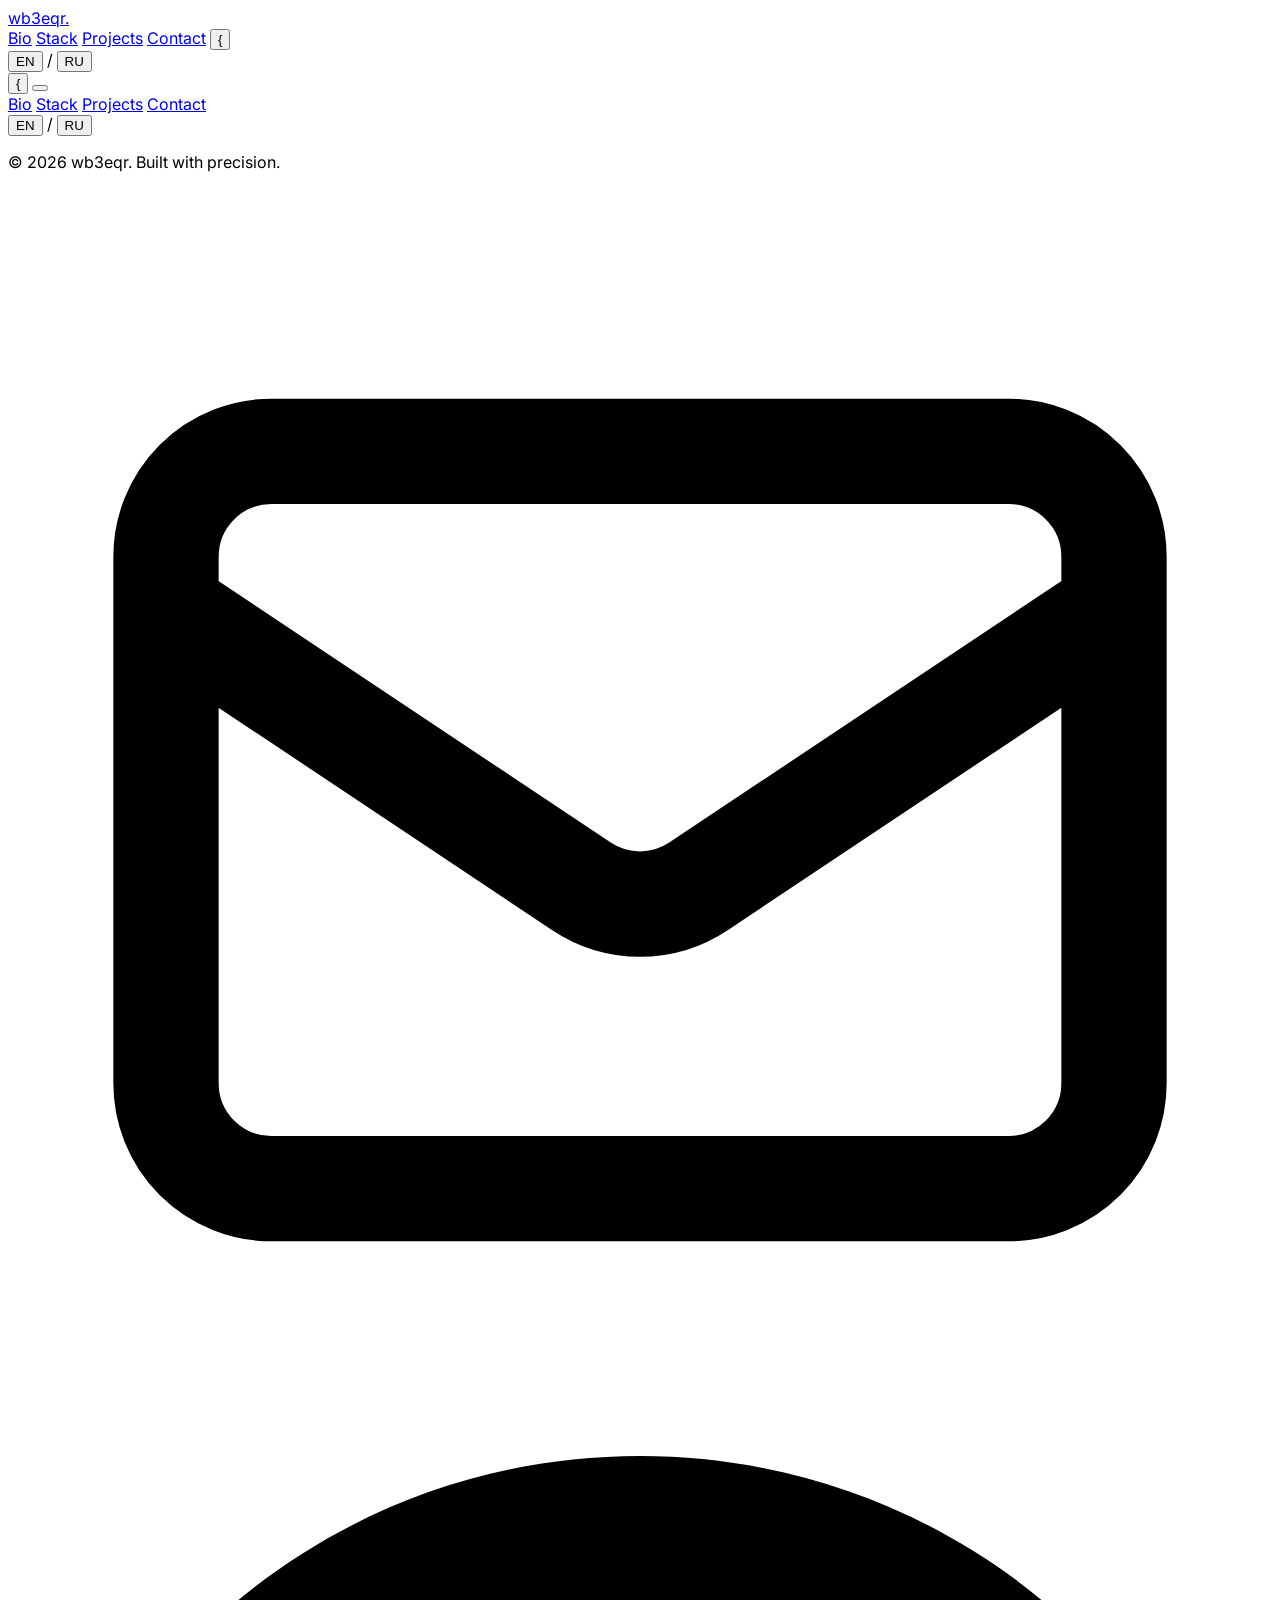
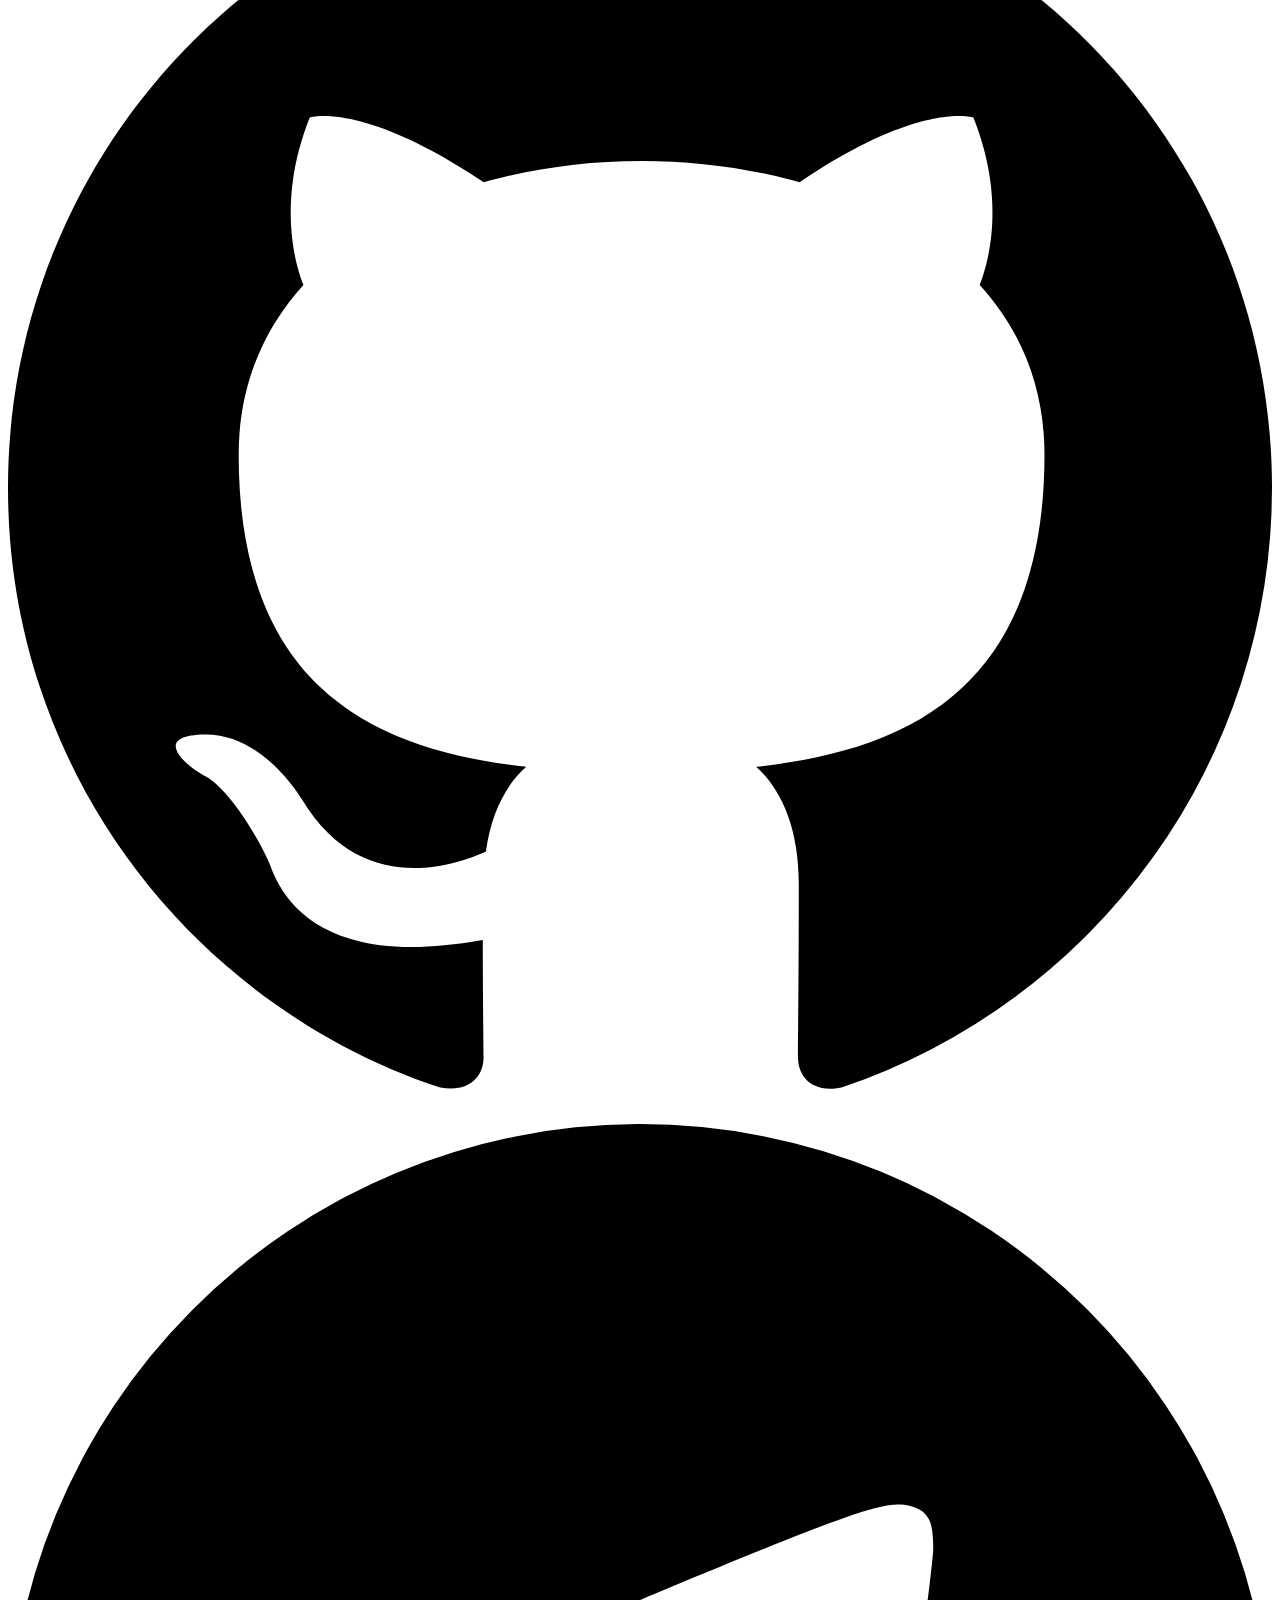
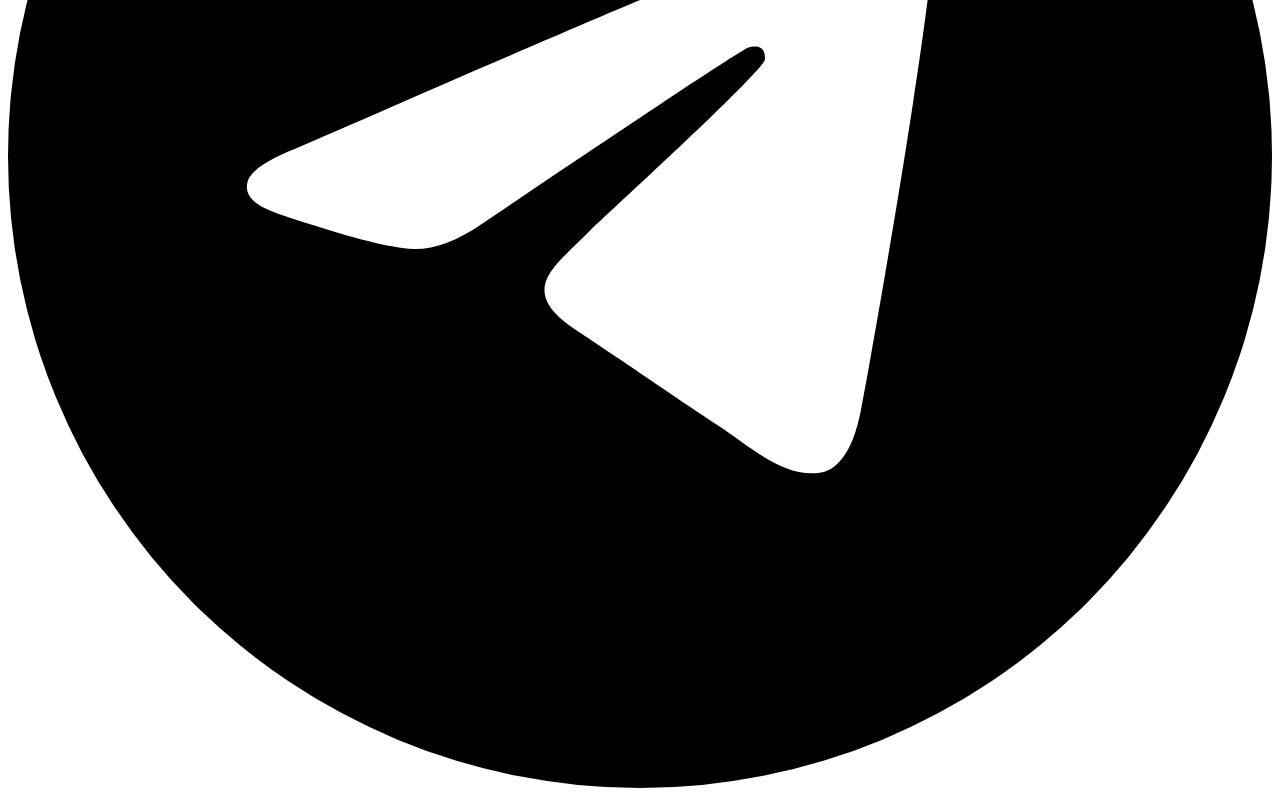
==== index.html @ e7a0c3f6 "feat: all updates - glassmorphism, terminal, cursor, form, carousel, ghstats, guestbook, pwa, seo" ====
<!DOCTYPE html>
<html lang="en" data-theme="dark">
  <head>
    <meta charset="UTF-8" />
    <meta name="viewport" content="width=device-width, initial-scale=1.0, maximum-scale=5.0" />
    <title>wb3eqr — Middle Fullstack & GameDev</title>
    <meta name="description" content="Middle Fullstack & GameDev Developer. 5+ years of experience in web, game dev, automation and bots." />
    <meta name="keywords" content="fullstack developer, gamedev, web development, minecraft, roblox, javascript, typescript, python, c#" />
    <meta name="author" content="wb3eqr" />
    <meta name="robots" content="index, follow" />
    <meta property="og:title" content="wb3eqr — Middle Fullstack & GameDev" />
    <meta property="og:description" content="5 years of crafting code. From Minecraft servers to modern web." />
    <meta property="og:type" content="website" />
    <meta property="og:url" content="https://wb3eqr.github.io/Hello_My_World-" />
    <meta name="twitter:card" content="summary_large_image" />
    <meta name="twitter:title" content="wb3eqr — Middle Fullstack & GameDev" />
    <meta name="twitter:description" content="5 years of crafting code. From Minecraft servers to modern web." />
    <link rel="icon" type="image/svg+xml" href="/favicon.svg" />
    <link rel="manifest" href="/manifest.json" />
    <meta name="theme-color" content="#6C63FF" />
    <link rel="preconnect" href="https://fonts.googleapis.com" />
    <link rel="preconnect" href="https://fonts.gstatic.com" crossorigin />
    <link href="https://fonts.googleapis.com/css2?family=Inter:opsz,wght@14..32,300;14..32,400;14..32,500;14..32,600;14..32,700;14..32,800&display=swap" rel="stylesheet" />
  </head>
  <body style="background:var(--bg);color:var(--text);font-family:'Inter',sans-serif" class="antialiased overflow-x-hidden">
    <div id="particles-bg" class="fixed inset-0 z-0 pointer-events-none"></div>

    <nav class="fixed top-0 left-0 right-0 z-50 glass-nav">
      <div class="max-w-6xl mx-auto px-4 sm:px-6 h-14 sm:h-16 flex items-center justify-between">
        <a href="#/" data-nav class="text-base sm:text-lg font-semibold tracking-tight hover:opacity-80" style="transition:opacity 0.2s">
          wb3eqr<span style="color:var(--accent)">.</span>
        </a>
        <div class="hidden sm:flex items-center gap-6">
          <a href="#/bio" data-nav class="nav-link text-sm">Bio</a>
          <a href="#/stack" data-nav class="nav-link text-sm">Stack</a>
          <a href="#/projects" data-nav class="nav-link text-sm">Projects</a>
          <a href="#/contact" data-nav class="nav-link text-sm">Contact</a>
          <span class="w-px h-4" style="background:var(--border)"></span>
          <button id="theme-toggle" class="p-1.5 rounded-lg hover-scale" style="transition:all 0.2s" aria-label="Toggle theme">
            <span id="theme-icon" class="theme-icon text-lg">{</span>
          </button>
          <div class="flex items-center gap-1 text-sm font-medium" style="color:var(--text-secondary)">
            <button data-lang-btn="en" class="lang-btn px-1.5 py-0.5 rounded active">EN</button>
            <span style="color:var(--border)">/</span>
            <button data-lang-btn="ru" class="lang-btn px-1.5 py-0.5 rounded">RU</button>
          </div>
        </div>
        <div class="flex items-center gap-3 sm:hidden">
          <button id="theme-toggle-mobile" class="p-1.5 rounded-lg hover-scale" style="transition:all 0.2s" aria-label="Toggle theme">
            <span id="theme-icon-mobile" class="text-lg">{</span>
          </button>
          <button id="menu-btn" class="flex flex-col gap-1.5 p-2 rounded-lg" style="transition:background 0.2s">
            <span class="block w-5 h-[1.5px] rounded-full transition-all duration-300" style="background:var(--text)"></span>
            <span class="block w-5 h-[1.5px] rounded-full transition-all duration-300" style="background:var(--text)"></span>
            <span class="block w-5 h-[1.5px] rounded-full transition-all duration-300" style="background:var(--text)"></span>
          </button>
        </div>
      </div>
      <div id="mobile-menu" class="sm:hidden hidden glass-mobile">
        <div class="px-6 py-4 flex flex-col gap-4">
          <a href="#/bio" data-nav class="nav-link text-sm">Bio</a>
          <a href="#/stack" data-nav class="nav-link text-sm">Stack</a>
          <a href="#/projects" data-nav class="nav-link text-sm">Projects</a>
          <a href="#/contact" data-nav class="nav-link text-sm">Contact</a>
          <span style="border-top:1px solid var(--border);margin:4px 0"></span>
          <div class="flex items-center gap-1 text-sm font-medium" style="color:var(--text-secondary)">
            <button data-lang-btn="en" class="lang-btn px-1.5 py-0.5 rounded active">EN</button>
            <span style="color:var(--border)">/</span>
            <button data-lang-btn="ru" class="lang-btn px-1.5 py-0.5 rounded">RU</button>
          </div>
        </div>
      </div>
    </nav>

    <main id="app" class="relative z-10 min-h-screen pt-16">
      <div id="page-content" class="page-enter"></div>
    </main>

    <footer class="relative z-10" style="border-top:1px solid var(--border)">
      <div class="max-w-6xl mx-auto px-4 sm:px-6 py-6 sm:py-8 flex flex-col sm:flex-row items-center justify-between gap-4">
        <p class="text-xs sm:text-sm" style="color:var(--text-secondary)">&copy; 2026 wb3eqr. <span id="footer-text">Built with precision.</span></p>
        <div class="flex items-center gap-4">
          <a href="mailto:HelloMyWorld@xyecoc.com" class="hover-scale" style="color:var(--text-secondary);transition:color 0.2s" title="Email">
            <svg class="w-5 h-5" fill="none" stroke="currentColor" viewBox="0 0 24 24"><path stroke-linecap="round" stroke-linejoin="round" stroke-width="2" d="M3 8l7.89 5.26a2 2 0 002.22 0L21 8M5 19h14a2 2 0 002-2V7a2 2 0 00-2-2H5a2 2 0 00-2 2v10a2 2 0 002 2z"/></svg>
          </a>
          <a href="https://github.com/wb3eqr" target="_blank" rel="noopener" class="hover-scale" style="color:var(--text-secondary);transition:color 0.2s" title="GitHub">
            <svg class="w-5 h-5" fill="currentColor" viewBox="0 0 24 24"><path d="M12 0C5.37 0 0 5.37 0 12c0 5.31 3.435 9.795 8.205 11.385.6.105.825-.255.825-.57 0-.285-.015-1.23-.015-2.235-3.015.555-3.795-.735-4.035-1.41-.135-.345-.72-1.41-1.23-1.695-.42-.225-1.02-.78-.015-.795.945-.015 1.62.87 1.845 1.23 1.08 1.815 2.805 1.305 3.495.99.105-.78.42-1.305.765-1.605-2.67-.3-5.46-1.335-5.46-5.925 0-1.305.465-2.385 1.23-3.225-.12-.3-.54-1.53.12-3.18 0 0 1.005-.315 3.3 1.23.96-.27 1.98-.405 3-.405s2.04.135 3 .405c2.295-1.56 3.3-1.23 3.3-1.23.66 1.65.24 2.88.12 3.18.765.84 1.23 1.905 1.23 3.225 0 4.605-2.805 5.625-5.475 5.925.435.375.81 1.095.81 2.22 0 1.605-.015 2.895-.015 3.3 0 .315.225.69.825.57A12.02 12.02 0 0024 12c0-6.63-5.37-12-12-12z"/></svg>
          </a>
          <a href="https://t.me/sell_program" target="_blank" rel="noopener" class="hover-scale" style="color:var(--text-secondary);transition:color 0.2s" title="Telegram">
            <svg class="w-5 h-5" fill="currentColor" viewBox="0 0 24 24"><path d="M11.944 0A12 12 0 000 12a12 12 0 0012 12 12 12 0 0012-12A12 12 0 0012 0a12 12 0 00-.056 0zm4.962 7.224c.1-.002.321.023.465.14a.506.506 0 01.171.325c.016.093.036.306.02.472-.18 1.898-.962 6.502-1.36 8.627-.168.9-.499 1.201-.82 1.23-.696.065-1.225-.46-1.9-.902-1.056-.693-1.653-1.124-2.678-1.8-1.185-.78-.417-1.21.258-1.91.177-.184 3.247-2.977 3.307-3.23.007-.032.014-.15-.056-.212s-.174-.041-.249-.024c-.106.024-1.793 1.14-5.061 3.345-.48.33-.913.49-1.302.48-.428-.008-1.252-.241-1.865-.44-.752-.245-1.349-.374-1.297-.789.027-.216.325-.437.893-.663 3.498-1.524 5.83-2.529 6.998-3.014 3.332-1.386 4.025-1.627 4.476-1.635z"/></svg>
          </a>
        </div>
      </div>
    </footer>

    <script type="module" src="/src/main.js"></script>
    <script>
      if ('serviceWorker' in navigator) {
        navigator.serviceWorker.register('/sw.js').catch(() => {});
      }
    </script>
  </body>
</html>
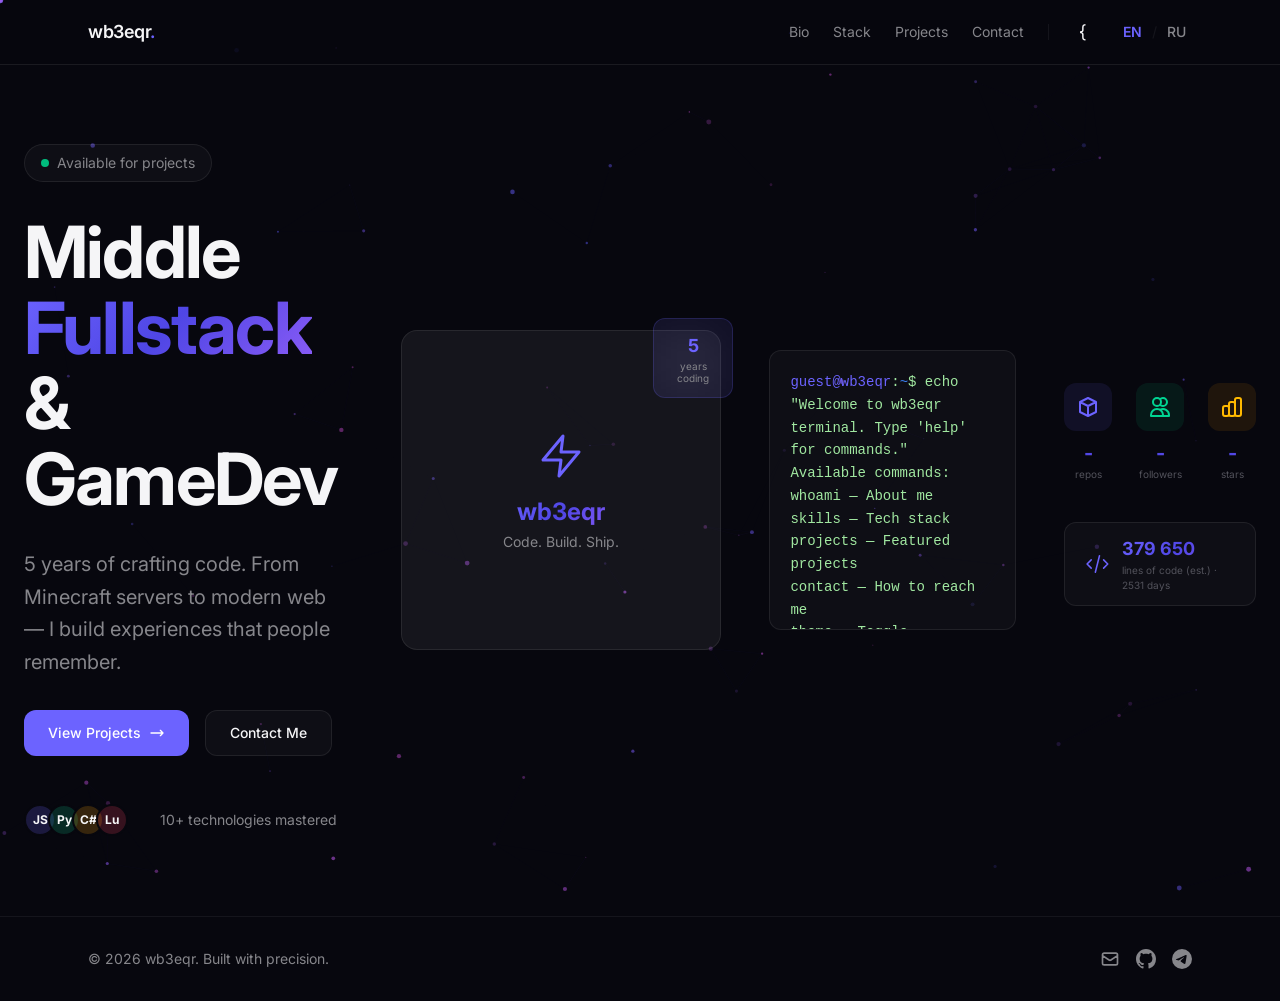
==== commit 8781cc2f: "release from test" ====
--- a/index.html
+++ b/index.html
@@ -1,103 +1,105 @@
-<!DOCTYPE html>
-<html lang="en" data-theme="dark">
-  <head>
-    <meta charset="UTF-8" />
-    <meta name="viewport" content="width=device-width, initial-scale=1.0, maximum-scale=5.0" />
-    <title>wb3eqr — Middle Fullstack & GameDev</title>
-    <meta name="description" content="Middle Fullstack & GameDev Developer. 5+ years of experience in web, game dev, automation and bots." />
-    <meta name="keywords" content="fullstack developer, gamedev, web development, minecraft, roblox, javascript, typescript, python, c#" />
-    <meta name="author" content="wb3eqr" />
-    <meta name="robots" content="index, follow" />
-    <meta property="og:title" content="wb3eqr — Middle Fullstack & GameDev" />
-    <meta property="og:description" content="5 years of crafting code. From Minecraft servers to modern web." />
-    <meta property="og:type" content="website" />
-    <meta property="og:url" content="https://wb3eqr.github.io/Hello_My_World-" />
-    <meta name="twitter:card" content="summary_large_image" />
-    <meta name="twitter:title" content="wb3eqr — Middle Fullstack & GameDev" />
-    <meta name="twitter:description" content="5 years of crafting code. From Minecraft servers to modern web." />
-    <link rel="icon" type="image/svg+xml" href="/favicon.svg" />
-    <link rel="manifest" href="/manifest.json" />
-    <meta name="theme-color" content="#6C63FF" />
-    <link rel="preconnect" href="https://fonts.googleapis.com" />
-    <link rel="preconnect" href="https://fonts.gstatic.com" crossorigin />
-    <link href="https://fonts.googleapis.com/css2?family=Inter:opsz,wght@14..32,300;14..32,400;14..32,500;14..32,600;14..32,700;14..32,800&display=swap" rel="stylesheet" />
-  </head>
-  <body style="background:var(--bg);color:var(--text);font-family:'Inter',sans-serif" class="antialiased overflow-x-hidden">
-    <div id="particles-bg" class="fixed inset-0 z-0 pointer-events-none"></div>
-
-    <nav class="fixed top-0 left-0 right-0 z-50 glass-nav">
-      <div class="max-w-6xl mx-auto px-4 sm:px-6 h-14 sm:h-16 flex items-center justify-between">
-        <a href="#/" data-nav class="text-base sm:text-lg font-semibold tracking-tight hover:opacity-80" style="transition:opacity 0.2s">
-          wb3eqr<span style="color:var(--accent)">.</span>
-        </a>
-        <div class="hidden sm:flex items-center gap-6">
-          <a href="#/bio" data-nav class="nav-link text-sm">Bio</a>
-          <a href="#/stack" data-nav class="nav-link text-sm">Stack</a>
-          <a href="#/projects" data-nav class="nav-link text-sm">Projects</a>
-          <a href="#/contact" data-nav class="nav-link text-sm">Contact</a>
-          <span class="w-px h-4" style="background:var(--border)"></span>
-          <button id="theme-toggle" class="p-1.5 rounded-lg hover-scale" style="transition:all 0.2s" aria-label="Toggle theme">
-            <span id="theme-icon" class="theme-icon text-lg">{</span>
-          </button>
-          <div class="flex items-center gap-1 text-sm font-medium" style="color:var(--text-secondary)">
-            <button data-lang-btn="en" class="lang-btn px-1.5 py-0.5 rounded active">EN</button>
-            <span style="color:var(--border)">/</span>
-            <button data-lang-btn="ru" class="lang-btn px-1.5 py-0.5 rounded">RU</button>
-          </div>
-        </div>
-        <div class="flex items-center gap-3 sm:hidden">
-          <button id="theme-toggle-mobile" class="p-1.5 rounded-lg hover-scale" style="transition:all 0.2s" aria-label="Toggle theme">
-            <span id="theme-icon-mobile" class="text-lg">{</span>
-          </button>
-          <button id="menu-btn" class="flex flex-col gap-1.5 p-2 rounded-lg" style="transition:background 0.2s">
-            <span class="block w-5 h-[1.5px] rounded-full transition-all duration-300" style="background:var(--text)"></span>
-            <span class="block w-5 h-[1.5px] rounded-full transition-all duration-300" style="background:var(--text)"></span>
-            <span class="block w-5 h-[1.5px] rounded-full transition-all duration-300" style="background:var(--text)"></span>
-          </button>
-        </div>
-      </div>
-      <div id="mobile-menu" class="sm:hidden hidden glass-mobile">
-        <div class="px-6 py-4 flex flex-col gap-4">
-          <a href="#/bio" data-nav class="nav-link text-sm">Bio</a>
-          <a href="#/stack" data-nav class="nav-link text-sm">Stack</a>
-          <a href="#/projects" data-nav class="nav-link text-sm">Projects</a>
-          <a href="#/contact" data-nav class="nav-link text-sm">Contact</a>
-          <span style="border-top:1px solid var(--border);margin:4px 0"></span>
-          <div class="flex items-center gap-1 text-sm font-medium" style="color:var(--text-secondary)">
-            <button data-lang-btn="en" class="lang-btn px-1.5 py-0.5 rounded active">EN</button>
-            <span style="color:var(--border)">/</span>
-            <button data-lang-btn="ru" class="lang-btn px-1.5 py-0.5 rounded">RU</button>
-          </div>
-        </div>
-      </div>
-    </nav>
-
-    <main id="app" class="relative z-10 min-h-screen pt-16">
-      <div id="page-content" class="page-enter"></div>
-    </main>
-
-    <footer class="relative z-10" style="border-top:1px solid var(--border)">
-      <div class="max-w-6xl mx-auto px-4 sm:px-6 py-6 sm:py-8 flex flex-col sm:flex-row items-center justify-between gap-4">
-        <p class="text-xs sm:text-sm" style="color:var(--text-secondary)">&copy; 2026 wb3eqr. <span id="footer-text">Built with precision.</span></p>
-        <div class="flex items-center gap-4">
-          <a href="mailto:HelloMyWorld@xyecoc.com" class="hover-scale" style="color:var(--text-secondary);transition:color 0.2s" title="Email">
-            <svg class="w-5 h-5" fill="none" stroke="currentColor" viewBox="0 0 24 24"><path stroke-linecap="round" stroke-linejoin="round" stroke-width="2" d="M3 8l7.89 5.26a2 2 0 002.22 0L21 8M5 19h14a2 2 0 002-2V7a2 2 0 00-2-2H5a2 2 0 00-2 2v10a2 2 0 002 2z"/></svg>
-          </a>
-          <a href="https://github.com/wb3eqr" target="_blank" rel="noopener" class="hover-scale" style="color:var(--text-secondary);transition:color 0.2s" title="GitHub">
-            <svg class="w-5 h-5" fill="currentColor" viewBox="0 0 24 24"><path d="M12 0C5.37 0 0 5.37 0 12c0 5.31 3.435 9.795 8.205 11.385.6.105.825-.255.825-.57 0-.285-.015-1.23-.015-2.235-3.015.555-3.795-.735-4.035-1.41-.135-.345-.72-1.41-1.23-1.695-.42-.225-1.02-.78-.015-.795.945-.015 1.62.87 1.845 1.23 1.08 1.815 2.805 1.305 3.495.99.105-.78.42-1.305.765-1.605-2.67-.3-5.46-1.335-5.46-5.925 0-1.305.465-2.385 1.23-3.225-.12-.3-.54-1.53.12-3.18 0 0 1.005-.315 3.3 1.23.96-.27 1.98-.405 3-.405s2.04.135 3 .405c2.295-1.56 3.3-1.23 3.3-1.23.66 1.65.24 2.88.12 3.18.765.84 1.23 1.905 1.23 3.225 0 4.605-2.805 5.625-5.475 5.925.435.375.81 1.095.81 2.22 0 1.605-.015 2.895-.015 3.3 0 .315.225.69.825.57A12.02 12.02 0 0024 12c0-6.63-5.37-12-12-12z"/></svg>
-          </a>
-          <a href="https://t.me/sell_program" target="_blank" rel="noopener" class="hover-scale" style="color:var(--text-secondary);transition:color 0.2s" title="Telegram">
-            <svg class="w-5 h-5" fill="currentColor" viewBox="0 0 24 24"><path d="M11.944 0A12 12 0 000 12a12 12 0 0012 12 12 12 0 0012-12A12 12 0 0012 0a12 12 0 00-.056 0zm4.962 7.224c.1-.002.321.023.465.14a.506.506 0 01.171.325c.016.093.036.306.02.472-.18 1.898-.962 6.502-1.36 8.627-.168.9-.499 1.201-.82 1.23-.696.065-1.225-.46-1.9-.902-1.056-.693-1.653-1.124-2.678-1.8-1.185-.78-.417-1.21.258-1.91.177-.184 3.247-2.977 3.307-3.23.007-.032.014-.15-.056-.212s-.174-.041-.249-.024c-.106.024-1.793 1.14-5.061 3.345-.48.33-.913.49-1.302.48-.428-.008-1.252-.241-1.865-.44-.752-.245-1.349-.374-1.297-.789.027-.216.325-.437.893-.663 3.498-1.524 5.83-2.529 6.998-3.014 3.332-1.386 4.025-1.627 4.476-1.635z"/></svg>
-          </a>
-        </div>
-      </div>
-    </footer>
-
-    <script type="module" src="/src/main.js"></script>
-    <script>
-      if ('serviceWorker' in navigator) {
-        navigator.serviceWorker.register('/sw.js').catch(() => {});
-      }
-    </script>
-  </body>
-</html>
+<!DOCTYPE html>
+<html lang="en" data-theme="dark">
+  <head>
+    <meta charset="UTF-8" />
+    <meta name="viewport" content="width=device-width, initial-scale=1.0, maximum-scale=5.0" />
+    <title>wb3eqr — Middle Fullstack & GameDev</title>
+    <meta name="description" content="Middle Fullstack & GameDev Developer. 5+ years of experience in web, game dev, automation and bots." />
+    <meta name="keywords" content="fullstack developer, gamedev, web development, minecraft, roblox, javascript, typescript, python, c#" />
+    <meta name="author" content="wb3eqr" />
+    <meta name="robots" content="index, follow" />
+    <meta property="og:title" content="wb3eqr — Middle Fullstack & GameDev" />
+    <meta property="og:description" content="5 years of crafting code. From Minecraft servers to modern web." />
+    <meta property="og:type" content="website" />
+    <meta property="og:url" content="https://wb3eqr.github.io/Hello_My_World-" />
+    <meta name="twitter:card" content="summary_large_image" />
+    <meta name="twitter:title" content="wb3eqr — Middle Fullstack & GameDev" />
+    <meta name="twitter:description" content="5 years of crafting code. From Minecraft servers to modern web." />
+    <link rel="icon" type="image/svg+xml" href="./favicon.svg" />
+    <link rel="manifest" href="./manifest.json" />
+    <meta name="theme-color" content="#6C63FF" />
+    <link rel="preconnect" href="https://fonts.googleapis.com" />
+    <link rel="preconnect" href="https://fonts.gstatic.com" crossorigin />
+    <link href="https://fonts.googleapis.com/css2?family=Inter:opsz,wght@14..32,300;14..32,400;14..32,500;14..32,600;14..32,700;14..32,800&display=swap" rel="stylesheet" />
+    <script type="module" crossorigin src="./assets/index-BMOnbCsH.js"></script>
+    <link rel="stylesheet" crossorigin href="./assets/index-DKdqblMy.css">
+  </head>
+  <body style="background:var(--bg);color:var(--text);font-family:'Inter',sans-serif" class="antialiased overflow-x-hidden">
+    <div id="particles-bg" class="fixed inset-0 z-0 pointer-events-none"></div>
+
+    <nav class="fixed top-0 left-0 right-0 z-50 glass-nav">
+      <div class="max-w-6xl mx-auto px-4 sm:px-6 h-14 sm:h-16 flex items-center justify-between">
+        <a href="#/" data-nav class="text-base sm:text-lg font-semibold tracking-tight hover:opacity-80" style="transition:opacity 0.2s">
+          wb3eqr<span style="color:var(--accent)">.</span>
+        </a>
+        <div class="hidden sm:flex items-center gap-6">
+          <a href="#/bio" data-nav class="nav-link text-sm">Bio</a>
+          <a href="#/stack" data-nav class="nav-link text-sm">Stack</a>
+          <a href="#/projects" data-nav class="nav-link text-sm">Projects</a>
+          <a href="#/contact" data-nav class="nav-link text-sm">Contact</a>
+          <span class="w-px h-4" style="background:var(--border)"></span>
+          <button id="theme-toggle" class="p-1.5 rounded-lg hover-scale" style="transition:all 0.2s" aria-label="Toggle theme">
+            <span id="theme-icon" class="theme-icon text-lg">{</span>
+          </button>
+          <div class="flex items-center gap-1 text-sm font-medium" style="color:var(--text-secondary)">
+            <button data-lang-btn="en" class="lang-btn px-1.5 py-0.5 rounded active">EN</button>
+            <span style="color:var(--border)">/</span>
+            <button data-lang-btn="ru" class="lang-btn px-1.5 py-0.5 rounded">RU</button>
+          </div>
+        </div>
+        <div class="flex items-center gap-3 sm:hidden">
+          <button id="theme-toggle-mobile" class="p-1.5 rounded-lg hover-scale" style="transition:all 0.2s" aria-label="Toggle theme">
+            <span id="theme-icon-mobile" class="text-lg">{</span>
+          </button>
+          <button id="menu-btn" class="flex flex-col gap-1.5 p-2 rounded-lg" style="transition:background 0.2s">
+            <span class="block w-5 h-[1.5px] rounded-full transition-all duration-300" style="background:var(--text)"></span>
+            <span class="block w-5 h-[1.5px] rounded-full transition-all duration-300" style="background:var(--text)"></span>
+            <span class="block w-5 h-[1.5px] rounded-full transition-all duration-300" style="background:var(--text)"></span>
+          </button>
+        </div>
+      </div>
+      <div id="mobile-menu" class="sm:hidden hidden glass-mobile">
+        <div class="px-6 py-4 flex flex-col gap-4">
+          <a href="#/bio" data-nav class="nav-link text-sm">Bio</a>
+          <a href="#/stack" data-nav class="nav-link text-sm">Stack</a>
+          <a href="#/projects" data-nav class="nav-link text-sm">Projects</a>
+          <a href="#/contact" data-nav class="nav-link text-sm">Contact</a>
+          <span style="border-top:1px solid var(--border);margin:4px 0"></span>
+          <div class="flex items-center gap-1 text-sm font-medium" style="color:var(--text-secondary)">
+            <button data-lang-btn="en" class="lang-btn px-1.5 py-0.5 rounded active">EN</button>
+            <span style="color:var(--border)">/</span>
+            <button data-lang-btn="ru" class="lang-btn px-1.5 py-0.5 rounded">RU</button>
+          </div>
+        </div>
+      </div>
+    </nav>
+
+    <main id="app" class="relative z-10 min-h-screen pt-16">
+      <div id="page-content" class="page-enter"></div>
+    </main>
+
+    <footer class="relative z-10" style="border-top:1px solid var(--border)">
+      <div class="max-w-6xl mx-auto px-4 sm:px-6 py-6 sm:py-8 flex flex-col sm:flex-row items-center justify-between gap-4">
+        <p class="text-xs sm:text-sm" style="color:var(--text-secondary)">&copy; 2026 wb3eqr. <span id="footer-text">Built with precision.</span></p>
+        <div class="flex items-center gap-4">
+          <a href="mailto:HelloMyWorld@xyecoc.com" class="hover-scale" style="color:var(--text-secondary);transition:color 0.2s" title="Email">
+            <svg class="w-5 h-5" fill="none" stroke="currentColor" viewBox="0 0 24 24"><path stroke-linecap="round" stroke-linejoin="round" stroke-width="2" d="M3 8l7.89 5.26a2 2 0 002.22 0L21 8M5 19h14a2 2 0 002-2V7a2 2 0 00-2-2H5a2 2 0 00-2 2v10a2 2 0 002 2z"/></svg>
+          </a>
+          <a href="https://github.com/wb3eqr" target="_blank" rel="noopener" class="hover-scale" style="color:var(--text-secondary);transition:color 0.2s" title="GitHub">
+            <svg class="w-5 h-5" fill="currentColor" viewBox="0 0 24 24"><path d="M12 0C5.37 0 0 5.37 0 12c0 5.31 3.435 9.795 8.205 11.385.6.105.825-.255.825-.57 0-.285-.015-1.23-.015-2.235-3.015.555-3.795-.735-4.035-1.41-.135-.345-.72-1.41-1.23-1.695-.42-.225-1.02-.78-.015-.795.945-.015 1.62.87 1.845 1.23 1.08 1.815 2.805 1.305 3.495.99.105-.78.42-1.305.765-1.605-2.67-.3-5.46-1.335-5.46-5.925 0-1.305.465-2.385 1.23-3.225-.12-.3-.54-1.53.12-3.18 0 0 1.005-.315 3.3 1.23.96-.27 1.98-.405 3-.405s2.04.135 3 .405c2.295-1.56 3.3-1.23 3.3-1.23.66 1.65.24 2.88.12 3.18.765.84 1.23 1.905 1.23 3.225 0 4.605-2.805 5.625-5.475 5.925.435.375.81 1.095.81 2.22 0 1.605-.015 2.895-.015 3.3 0 .315.225.69.825.57A12.02 12.02 0 0024 12c0-6.63-5.37-12-12-12z"/></svg>
+          </a>
+          <a href="https://t.me/sell_program" target="_blank" rel="noopener" class="hover-scale" style="color:var(--text-secondary);transition:color 0.2s" title="Telegram">
+            <svg class="w-5 h-5" fill="currentColor" viewBox="0 0 24 24"><path d="M11.944 0A12 12 0 000 12a12 12 0 0012 12 12 12 0 0012-12A12 12 0 0012 0a12 12 0 00-.056 0zm4.962 7.224c.1-.002.321.023.465.14a.506.506 0 01.171.325c.016.093.036.306.02.472-.18 1.898-.962 6.502-1.36 8.627-.168.9-.499 1.201-.82 1.23-.696.065-1.225-.46-1.9-.902-1.056-.693-1.653-1.124-2.678-1.8-1.185-.78-.417-1.21.258-1.91.177-.184 3.247-2.977 3.307-3.23.007-.032.014-.15-.056-.212s-.174-.041-.249-.024c-.106.024-1.793 1.14-5.061 3.345-.48.33-.913.49-1.302.48-.428-.008-1.252-.241-1.865-.44-.752-.245-1.349-.374-1.297-.789.027-.216.325-.437.893-.663 3.498-1.524 5.83-2.529 6.998-3.014 3.332-1.386 4.025-1.627 4.476-1.635z"/></svg>
+          </a>
+        </div>
+      </div>
+    </footer>
++
+    <script>
+      if ('serviceWorker' in navigator) {
+        navigator.serviceWorker.register('/sw.js').catch(() => {});
+      }
+    </script>
+  </body>
+</html>
--- a/assets/index-DKdqblMy.css
+++ b/assets/index-DKdqblMy.css
@@ -0,0 +1 @@
+/*! tailwindcss v4.3.3 | MIT License | https://tailwindcss.com */@layer properties{@supports (((-webkit-hyphens:none)) and (not (margin-trim:inline))) or ((-moz-orient:inline) and (not (color:rgb(from red r g b)))){*,:before,:after,::backdrop{--tw-rotate-x:initial;--tw-rotate-y:initial;--tw-rotate-z:initial;--tw-skew-x:initial;--tw-skew-y:initial;--tw-space-y-reverse:0;--tw-space-x-reverse:0;--tw-border-style:solid;--tw-gradient-position:initial;--tw-gradient-from:#0000;--tw-gradient-via:#0000;--tw-gradient-to:#0000;--tw-gradient-stops:initial;--tw-gradient-via-stops:initial;--tw-gradient-from-position:0%;--tw-gradient-via-position:50%;--tw-gradient-to-position:100%;--tw-leading:initial;--tw-font-weight:initial;--tw-tracking:initial;--tw-backdrop-blur:initial;--tw-backdrop-brightness:initial;--tw-backdrop-contrast:initial;--tw-backdrop-grayscale:initial;--tw-backdrop-hue-rotate:initial;--tw-backdrop-invert:initial;--tw-backdrop-opacity:initial;--tw-backdrop-saturate:initial;--tw-backdrop-sepia:initial;--tw-duration:initial;--tw-ease:initial;--tw-shadow:0 0 #0000;--tw-shadow-color:initial;--tw-shadow-alpha:100%;--tw-inset-shadow:0 0 #0000;--tw-inset-shadow-color:initial;--tw-inset-shadow-alpha:100%;--tw-ring-color:initial;--tw-ring-shadow:0 0 #0000;--tw-inset-ring-color:initial;--tw-inset-ring-shadow:0 0 #0000;--tw-ring-inset:initial;--tw-ring-offset-width:0px;--tw-ring-offset-color:#fff;--tw-ring-offset-shadow:0 0 #0000}}}@layer theme{:root,:host{--font-sans:-apple-system, BlinkMacSystemFont, "Segoe UI", Roboto, "Helvetica Neue", "Noto Sans", Arial, sans-serif, "Apple Color Emoji", "Segoe UI Emoji", "Segoe UI Symbol", "Noto Color Emoji";--font-mono:ui-monospace, SFMono-Regular, Menlo, Monaco, Consolas, "Liberation Mono", "Courier New", monospace;--color-red-500:oklch(63.7% .237 25.331);--color-red-600:oklch(57.7% .245 27.325);--color-orange-500:oklch(70.5% .213 47.604);--color-orange-600:oklch(64.6% .222 41.116);--color-amber-400:oklch(82.8% .189 84.429);--color-amber-500:oklch(76.9% .188 70.08);--color-yellow-500:oklch(79.5% .184 86.047);--color-yellow-600:oklch(68.1% .162 75.834);--color-emerald-400:oklch(76.5% .177 163.223);--color-emerald-500:oklch(69.6% .17 162.48);--color-emerald-600:oklch(59.6% .145 163.225);--color-cyan-500:oklch(71.5% .143 215.221);--color-cyan-600:oklch(60.9% .126 221.723);--color-sky-400:oklch(74.6% .16 232.661);--color-sky-500:oklch(68.5% .169 237.323);--color-sky-600:oklch(58.8% .158 241.966);--color-blue-500:oklch(62.3% .214 259.815);--color-blue-600:oklch(54.6% .245 262.881);--color-indigo-600:oklch(51.1% .262 276.966);--color-purple-500:oklch(62.7% .265 303.9);--color-purple-600:oklch(55.8% .288 302.321);--color-rose-400:oklch(71.2% .194 13.428);--color-rose-500:oklch(64.5% .246 16.439);--color-gray-500:oklch(55.1% .027 264.364);--spacing:.25rem;--container-md:28rem;--container-lg:32rem;--container-xl:36rem;--container-2xl:42rem;--container-4xl:56rem;--container-6xl:72rem;--text-xs:.75rem;--text-xs--line-height:calc(1 / .75);--text-sm:.875rem;--text-sm--line-height:calc(1.25 / .875);--text-base:1rem;--text-base--line-height: 1.5 ;--text-lg:1.125rem;--text-lg--line-height:calc(1.75 / 1.125);--text-xl:1.25rem;--text-xl--line-height:calc(1.75 / 1.25);--text-2xl:1.5rem;--text-2xl--line-height:calc(2 / 1.5);--text-3xl:1.875rem;--text-3xl--line-height: 1.2 ;--text-4xl:2.25rem;--text-4xl--line-height:calc(2.5 / 2.25);--text-5xl:3rem;--text-5xl--line-height:1;--text-6xl:3.75rem;--text-6xl--line-height:1;--text-7xl:4.5rem;--text-7xl--line-height:1;--font-weight-medium:500;--font-weight-semibold:600;--font-weight-bold:700;--tracking-tight:-.025em;--tracking-wider:.05em;--tracking-widest:.1em;--leading-relaxed:1.625;--radius-lg:.5rem;--radius-xl:.75rem;--radius-2xl:1rem;--ease-out:cubic-bezier(0, 0, .2, 1);--ease-in-out:cubic-bezier(.4, 0, .2, 1);--animate-pulse:pulse 2s cubic-bezier(.4, 0, .6, 1) infinite;--blur-xl:24px;--default-transition-duration:.15s;--default-transition-timing-function:cubic-bezier(.4, 0, .2, 1);--default-font-family:var(--font-sans);--default-mono-font-family:var(--font-mono)}}@layer base{*,:after,:before,::backdrop{box-sizing:border-box;border:0 solid;margin:0;padding:0}::file-selector-button{box-sizing:border-box;border:0 solid;margin:0;padding:0}html,:host{-webkit-text-size-adjust:100%;-moz-tab-size:4;tab-size:4;line-height:1.5;font-family:var(--default-font-family,-apple-system, BlinkMacSystemFont, "Segoe UI", Roboto, "Helvetica Neue", "Noto Sans", Arial, sans-serif, "Apple Color Emoji", "Segoe UI Emoji", "Segoe UI Symbol", "Noto Color Emoji");font-feature-settings:var(--default-font-feature-settings,normal);font-variation-settings:var(--default-font-variation-settings,normal);-webkit-tap-highlight-color:transparent}hr{height:0;color:inherit;border-top-width:1px}abbr:where([title]){-webkit-text-decoration:underline dotted;text-decoration:underline dotted}h1,h2,h3,h4,h5,h6{font-size:inherit;font-weight:inherit}a{color:inherit;-webkit-text-decoration:inherit;text-decoration:inherit}b,strong{font-weight:bolder}code,kbd,samp,pre{font-family:var(--default-mono-font-family,ui-monospace, SFMono-Regular, Menlo, Monaco, Consolas, "Liberation Mono", "Courier New", monospace);font-feature-settings:var(--default-mono-font-feature-settings,normal);font-variation-settings:var(--default-mono-font-variation-settings,normal);font-size:1em}small{font-size:80%}sub,sup{vertical-align:baseline;font-size:75%;line-height:0;position:relative}sub{bottom:-.25em}sup{top:-.5em}table{text-indent:0;border-color:inherit;border-collapse:collapse}:-moz-focusring:where(:not(iframe)){outline:auto}progress{vertical-align:baseline}summary{display:list-item}ol,ul,menu{list-style:none}img,svg,video,canvas,audio,iframe,embed,object{vertical-align:middle;display:block}img,video{max-width:100%;height:auto}button,input,select,optgroup,textarea{font:inherit;font-feature-settings:inherit;font-variation-settings:inherit;letter-spacing:inherit;color:inherit;opacity:1;background-color:#0000;border-radius:0}::file-selector-button{font:inherit;font-feature-settings:inherit;font-variation-settings:inherit;letter-spacing:inherit;color:inherit;opacity:1;background-color:#0000;border-radius:0}:where(select:is([multiple],[size])) optgroup{font-weight:bolder}:where(select:is([multiple],[size])) optgroup option{padding-inline-start:20px}::file-selector-button{margin-inline-end:4px}::placeholder{opacity:1}@supports (not ((-webkit-appearance:-apple-pay-button))) or (contain-intrinsic-size:1px){::placeholder{color:currentColor}@supports (color:color-mix(in lab,red,red)){::placeholder{color:color-mix(in oklab,currentcolor 50%,transparent)}}}textarea{resize:vertical}::-webkit-search-decoration{-webkit-appearance:none}::-webkit-date-and-time-value{min-height:1lh;text-align:inherit}::-webkit-datetime-edit{display:inline-flex}::-webkit-datetime-edit-fields-wrapper{padding:0}::-webkit-datetime-edit{padding-block:0}::-webkit-datetime-edit-year-field{padding-block:0}::-webkit-datetime-edit-month-field{padding-block:0}::-webkit-datetime-edit-day-field{padding-block:0}::-webkit-datetime-edit-hour-field{padding-block:0}::-webkit-datetime-edit-minute-field{padding-block:0}::-webkit-datetime-edit-second-field{padding-block:0}::-webkit-datetime-edit-millisecond-field{padding-block:0}::-webkit-datetime-edit-meridiem-field{padding-block:0}::-webkit-calendar-picker-indicator{line-height:1}:-moz-ui-invalid{box-shadow:none}button,input:where([type=button],[type=reset],[type=submit]){-webkit-appearance:button;-moz-appearance:button;appearance:button}::file-selector-button{-webkit-appearance:button;-moz-appearance:button;appearance:button}::-webkit-inner-spin-button{height:auto}::-webkit-outer-spin-button{height:auto}[hidden]:where(:not([hidden=until-found])){display:none!important}}@layer components;@layer utilities{.pointer-events-none{pointer-events:none}.absolute{position:absolute}.fixed{position:fixed}.relative{position:relative}.inset-0{top:0;right:0;bottom:0;left:0}.-top-2{top:calc(var(--spacing) * -2)}.top-0{top:0}.top-1{top:var(--spacing)}.-right-2{right:calc(var(--spacing) * -2)}.right-0{right:0}.bottom-0{bottom:0}.bottom-4{bottom:calc(var(--spacing) * 4)}.left-0{left:0}.left-4{left:calc(var(--spacing) * 4)}.left-\[11px\]{left:11px}.left-\[19px\]{left:19px}.z-0{z-index:0}.z-10{z-index:10}.z-50{z-index:50}.container{width:100%}@media(min-width:40rem){.container{max-width:40rem}}@media(min-width:48rem){.container{max-width:48rem}}@media(min-width:64rem){.container{max-width:64rem}}@media(min-width:80rem){.container{max-width:80rem}}@media(min-width:96rem){.container{max-width:96rem}}.mx-auto{margin-inline:auto}.mt-0\.5{margin-top:calc(var(--spacing) * .5)}.mt-1{margin-top:var(--spacing)}.mt-2{margin-top:calc(var(--spacing) * 2)}.mt-3{margin-top:calc(var(--spacing) * 3)}.mt-4{margin-top:calc(var(--spacing) * 4)}.mt-8{margin-top:calc(var(--spacing) * 8)}.mb-1{margin-bottom:var(--spacing)}.mb-2{margin-bottom:calc(var(--spacing) * 2)}.mb-3{margin-bottom:calc(var(--spacing) * 3)}.mb-4{margin-bottom:calc(var(--spacing) * 4)}.mb-6{margin-bottom:calc(var(--spacing) * 6)}.mb-8{margin-bottom:calc(var(--spacing) * 8)}.mb-10{margin-bottom:calc(var(--spacing) * 10)}.mb-12{margin-bottom:calc(var(--spacing) * 12)}.mb-16{margin-bottom:calc(var(--spacing) * 16)}.mb-20{margin-bottom:calc(var(--spacing) * 20)}.block{display:block}.flex{display:flex}.grid{display:grid}.hidden{display:none}.inline-flex{display:inline-flex}.h-1{height:var(--spacing)}.h-2{height:calc(var(--spacing) * 2)}.h-3\.5{height:calc(var(--spacing) * 3.5)}.h-4{height:calc(var(--spacing) * 4)}.h-5{height:calc(var(--spacing) * 5)}.h-6{height:calc(var(--spacing) * 6)}.h-7{height:calc(var(--spacing) * 7)}.h-8{height:calc(var(--spacing) * 8)}.h-10{height:calc(var(--spacing) * 10)}.h-12{height:calc(var(--spacing) * 12)}.h-14{height:calc(var(--spacing) * 14)}.h-48{height:calc(var(--spacing) * 48)}.h-\[1\.5px\]{height:1.5px}.h-\[17px\]{height:17px}.h-full{height:100%}.max-h-\[300px\]{max-height:300px}.min-h-\[calc\(100vh-4rem\)\]{min-height:calc(100vh - 4rem)}.min-h-screen{min-height:100vh}.w-2{width:calc(var(--spacing) * 2)}.w-3\.5{width:calc(var(--spacing) * 3.5)}.w-4{width:calc(var(--spacing) * 4)}.w-5{width:calc(var(--spacing) * 5)}.w-6{width:calc(var(--spacing) * 6)}.w-7{width:calc(var(--spacing) * 7)}.w-8{width:calc(var(--spacing) * 8)}.w-10{width:calc(var(--spacing) * 10)}.w-12{width:calc(var(--spacing) * 12)}.w-14{width:calc(var(--spacing) * 14)}.w-48{width:calc(var(--spacing) * 48)}.w-\[1px\]{width:1px}.w-\[17px\]{width:17px}.w-full{width:100%}.w-px{width:1px}.max-w-2xl{max-width:var(--container-2xl)}.max-w-4xl{max-width:var(--container-4xl)}.max-w-6xl{max-width:var(--container-6xl)}.max-w-lg{max-width:var(--container-lg)}.max-w-md{max-width:var(--container-md)}.max-w-xl{max-width:var(--container-xl)}.flex-1{flex:1}.flex-shrink-0{flex-shrink:0}.transform{transform:var(--tw-rotate-x,) var(--tw-rotate-y,) var(--tw-rotate-z,) var(--tw-skew-x,) var(--tw-skew-y,)}.animate-pulse{animation:var(--animate-pulse)}.resize{resize:both}.resize-none{resize:none}.grid-cols-2{grid-template-columns:repeat(2,minmax(0,1fr))}.flex-col{flex-direction:column}.flex-wrap{flex-wrap:wrap}.items-center{align-items:center}.justify-between{justify-content:space-between}.justify-center{justify-content:center}.gap-1{gap:var(--spacing)}.gap-1\.5{gap:calc(var(--spacing) * 1.5)}.gap-2{gap:calc(var(--spacing) * 2)}.gap-3{gap:calc(var(--spacing) * 3)}.gap-4{gap:calc(var(--spacing) * 4)}.gap-6{gap:calc(var(--spacing) * 6)}.gap-8{gap:calc(var(--spacing) * 8)}.gap-10{gap:calc(var(--spacing) * 10)}:where(.space-y-2>:not(:last-child)){--tw-space-y-reverse:0;margin-block-start:calc(calc(var(--spacing) * 2) * var(--tw-space-y-reverse));margin-block-end:calc(calc(var(--spacing) * 2) * calc(1 - var(--tw-space-y-reverse)))}:where(.space-y-4>:not(:last-child)){--tw-space-y-reverse:0;margin-block-start:calc(calc(var(--spacing) * 4) * var(--tw-space-y-reverse));margin-block-end:calc(calc(var(--spacing) * 4) * calc(1 - var(--tw-space-y-reverse)))}:where(.space-y-6>:not(:last-child)){--tw-space-y-reverse:0;margin-block-start:calc(calc(var(--spacing) * 6) * var(--tw-space-y-reverse));margin-block-end:calc(calc(var(--spacing) * 6) * calc(1 - var(--tw-space-y-reverse)))}:where(.space-y-12>:not(:last-child)){--tw-space-y-reverse:0;margin-block-start:calc(calc(var(--spacing) * 12) * var(--tw-space-y-reverse));margin-block-end:calc(calc(var(--spacing) * 12) * calc(1 - var(--tw-space-y-reverse)))}:where(.-space-x-2>:not(:last-child)){--tw-space-x-reverse:0;margin-inline-start:calc(calc(var(--spacing) * -2) * var(--tw-space-x-reverse));margin-inline-end:calc(calc(var(--spacing) * -2) * calc(1 - var(--tw-space-x-reverse)))}.overflow-hidden{overflow:hidden}.overflow-x-hidden{overflow-x:hidden}.overflow-y-auto{overflow-y:auto}.rounded{border-radius:.25rem}.rounded-2xl{border-radius:var(--radius-2xl)}.rounded-full{border-radius:3.40282e38px}.rounded-lg{border-radius:var(--radius-lg)}.rounded-xl{border-radius:var(--radius-xl)}.border{border-style:var(--tw-border-style);border-width:1px}.border-2{border-style:var(--tw-border-style);border-width:2px}.border-none{--tw-border-style:none;border-style:none}.border-\[var\(--accent\)\]\/20{border-color:var(--accent)}@supports (color:color-mix(in lab,red,red)){.border-\[var\(--accent\)\]\/20{border-color:color-mix(in oklab,var(--accent) 20%,transparent)}}.border-\[var\(--bg\)\]{border-color:var(--bg)}.border-\[var\(--glass-border\)\]{border-color:var(--glass-border)}.bg-\[var\(--accent\)\]\/10{background-color:var(--accent)}@supports (color:color-mix(in lab,red,red)){.bg-\[var\(--accent\)\]\/10{background-color:color-mix(in oklab,var(--accent) 10%,transparent)}}.bg-\[var\(--bg-secondary\)\]{background-color:var(--bg-secondary)}.bg-amber-500\/10{background-color:#f99c001a}@supports (color:color-mix(in lab,red,red)){.bg-amber-500\/10{background-color:color-mix(in oklab,var(--color-amber-500) 10%,transparent)}}.bg-emerald-500{background-color:var(--color-emerald-500)}.bg-emerald-500\/10{background-color:#00bb7f1a}@supports (color:color-mix(in lab,red,red)){.bg-emerald-500\/10{background-color:color-mix(in oklab,var(--color-emerald-500) 10%,transparent)}}.bg-emerald-500\/20{background-color:#00bb7f33}@supports (color:color-mix(in lab,red,red)){.bg-emerald-500\/20{background-color:color-mix(in oklab,var(--color-emerald-500) 20%,transparent)}}.bg-gray-500\/10{background-color:#6a72821a}@supports (color:color-mix(in lab,red,red)){.bg-gray-500\/10{background-color:color-mix(in oklab,var(--color-gray-500) 10%,transparent)}}.bg-rose-500\/10{background-color:#ff23571a}@supports (color:color-mix(in lab,red,red)){.bg-rose-500\/10{background-color:color-mix(in oklab,var(--color-rose-500) 10%,transparent)}}.bg-sky-500\/10{background-color:#00a5ef1a}@supports (color:color-mix(in lab,red,red)){.bg-sky-500\/10{background-color:color-mix(in oklab,var(--color-sky-500) 10%,transparent)}}.bg-transparent{background-color:#0000}.bg-gradient-to-br{--tw-gradient-position:to bottom right in oklab;background-image:linear-gradient(var(--tw-gradient-stops))}.bg-gradient-to-r{--tw-gradient-position:to right in oklab;background-image:linear-gradient(var(--tw-gradient-stops))}.bg-gradient-to-t{--tw-gradient-position:to top in oklab;background-image:linear-gradient(var(--tw-gradient-stops))}.from-\[var\(--accent\)\]\/20{--tw-gradient-from:var(--accent)}@supports (color:color-mix(in lab,red,red)){.from-\[var\(--accent\)\]\/20{--tw-gradient-from:color-mix(in oklab, var(--accent) 20%, transparent)}}.from-\[var\(--accent\)\]\/20{--tw-gradient-stops:var(--tw-gradient-via-stops,var(--tw-gradient-position), var(--tw-gradient-from) var(--tw-gradient-from-position), var(--tw-gradient-to) var(--tw-gradient-to-position))}.from-\[var\(--bg\)\]{--tw-gradient-from:var(--bg);--tw-gradient-stops:var(--tw-gradient-via-stops,var(--tw-gradient-position), var(--tw-gradient-from) var(--tw-gradient-from-position), var(--tw-gradient-to) var(--tw-gradient-to-position))}.from-blue-500\/20{--tw-gradient-from:#3080ff33}@supports (color:color-mix(in lab,red,red)){.from-blue-500\/20{--tw-gradient-from:color-mix(in oklab, var(--color-blue-500) 20%, transparent)}}.from-blue-500\/20{--tw-gradient-stops:var(--tw-gradient-via-stops,var(--tw-gradient-position), var(--tw-gradient-from) var(--tw-gradient-from-position), var(--tw-gradient-to) var(--tw-gradient-to-position))}.from-cyan-500\/20{--tw-gradient-from:#00b7d733}@supports (color:color-mix(in lab,red,red)){.from-cyan-500\/20{--tw-gradient-from:color-mix(in oklab, var(--color-cyan-500) 20%, transparent)}}.from-cyan-500\/20{--tw-gradient-stops:var(--tw-gradient-via-stops,var(--tw-gradient-position), var(--tw-gradient-from) var(--tw-gradient-from-position), var(--tw-gradient-to) var(--tw-gradient-to-position))}.from-emerald-500\/20{--tw-gradient-from:#00bb7f33}@supports (color:color-mix(in lab,red,red)){.from-emerald-500\/20{--tw-gradient-from:color-mix(in oklab, var(--color-emerald-500) 20%, transparent)}}.from-emerald-500\/20{--tw-gradient-stops:var(--tw-gradient-via-stops,var(--tw-gradient-position), var(--tw-gradient-from) var(--tw-gradient-from-position), var(--tw-gradient-to) var(--tw-gradient-to-position))}.from-orange-500\/20{--tw-gradient-from:#fe6e0033}@supports (color:color-mix(in lab,red,red)){.from-orange-500\/20{--tw-gradient-from:color-mix(in oklab, var(--color-orange-500) 20%, transparent)}}.from-orange-500\/20{--tw-gradient-stops:var(--tw-gradient-via-stops,var(--tw-gradient-position), var(--tw-gradient-from) var(--tw-gradient-from-position), var(--tw-gradient-to) var(--tw-gradient-to-position))}.from-purple-500\/20{--tw-gradient-from:#ac4bff33}@supports (color:color-mix(in lab,red,red)){.from-purple-500\/20{--tw-gradient-from:color-mix(in oklab, var(--color-purple-500) 20%, transparent)}}.from-purple-500\/20{--tw-gradient-stops:var(--tw-gradient-via-stops,var(--tw-gradient-position), var(--tw-gradient-from) var(--tw-gradient-from-position), var(--tw-gradient-to) var(--tw-gradient-to-position))}.from-red-500\/20{--tw-gradient-from:#fb2c3633}@supports (color:color-mix(in lab,red,red)){.from-red-500\/20{--tw-gradient-from:color-mix(in oklab, var(--color-red-500) 20%, transparent)}}.from-red-500\/20{--tw-gradient-stops:var(--tw-gradient-via-stops,var(--tw-gradient-position), var(--tw-gradient-from) var(--tw-gradient-from-position), var(--tw-gradient-to) var(--tw-gradient-to-position))}.from-rose-500\/20{--tw-gradient-from:#ff235733}@supports (color:color-mix(in lab,red,red)){.from-rose-500\/20{--tw-gradient-from:color-mix(in oklab, var(--color-rose-500) 20%, transparent)}}.from-rose-500\/20{--tw-gradient-stops:var(--tw-gradient-via-stops,var(--tw-gradient-position), var(--tw-gradient-from) var(--tw-gradient-from-position), var(--tw-gradient-to) var(--tw-gradient-to-position))}.from-sky-500\/20{--tw-gradient-from:#00a5ef33}@supports (color:color-mix(in lab,red,red)){.from-sky-500\/20{--tw-gradient-from:color-mix(in oklab, var(--color-sky-500) 20%, transparent)}}.from-sky-500\/20{--tw-gradient-stops:var(--tw-gradient-via-stops,var(--tw-gradient-position), var(--tw-gradient-from) var(--tw-gradient-from-position), var(--tw-gradient-to) var(--tw-gradient-to-position))}.from-yellow-500\/20{--tw-gradient-from:#edb20033}@supports (color:color-mix(in lab,red,red)){.from-yellow-500\/20{--tw-gradient-from:color-mix(in oklab, var(--color-yellow-500) 20%, transparent)}}.from-yellow-500\/20{--tw-gradient-stops:var(--tw-gradient-via-stops,var(--tw-gradient-position), var(--tw-gradient-from) var(--tw-gradient-from-position), var(--tw-gradient-to) var(--tw-gradient-to-position))}.to-blue-600\/10{--tw-gradient-to:#155dfc1a}@supports (color:color-mix(in lab,red,red)){.to-blue-600\/10{--tw-gradient-to:color-mix(in oklab, var(--color-blue-600) 10%, transparent)}}.to-blue-600\/10{--tw-gradient-stops:var(--tw-gradient-via-stops,var(--tw-gradient-position), var(--tw-gradient-from) var(--tw-gradient-from-position), var(--tw-gradient-to) var(--tw-gradient-to-position))}.to-cyan-600\/10{--tw-gradient-to:#0092b51a}@supports (color:color-mix(in lab,red,red)){.to-cyan-600\/10{--tw-gradient-to:color-mix(in oklab, var(--color-cyan-600) 10%, transparent)}}.to-cyan-600\/10{--tw-gradient-stops:var(--tw-gradient-via-stops,var(--tw-gradient-position), var(--tw-gradient-from) var(--tw-gradient-from-position), var(--tw-gradient-to) var(--tw-gradient-to-position))}.to-emerald-600\/10{--tw-gradient-to:#0097671a}@supports (color:color-mix(in lab,red,red)){.to-emerald-600\/10{--tw-gradient-to:color-mix(in oklab, var(--color-emerald-600) 10%, transparent)}}.to-emerald-600\/10{--tw-gradient-stops:var(--tw-gradient-via-stops,var(--tw-gradient-position), var(--tw-gradient-from) var(--tw-gradient-from-position), var(--tw-gradient-to) var(--tw-gradient-to-position))}.to-indigo-600\/10{--tw-gradient-to:#4f39f61a}@supports (color:color-mix(in lab,red,red)){.to-indigo-600\/10{--tw-gradient-to:color-mix(in oklab, var(--color-indigo-600) 10%, transparent)}}.to-indigo-600\/10{--tw-gradient-stops:var(--tw-gradient-via-stops,var(--tw-gradient-position), var(--tw-gradient-from) var(--tw-gradient-from-position), var(--tw-gradient-to) var(--tw-gradient-to-position))}.to-orange-600\/10{--tw-gradient-to:#f051001a}@supports (color:color-mix(in lab,red,red)){.to-orange-600\/10{--tw-gradient-to:color-mix(in oklab, var(--color-orange-600) 10%, transparent)}}.to-orange-600\/10{--tw-gradient-stops:var(--tw-gradient-via-stops,var(--tw-gradient-position), var(--tw-gradient-from) var(--tw-gradient-from-position), var(--tw-gradient-to) var(--tw-gradient-to-position))}.to-purple-600\/10{--tw-gradient-to:#9810fa1a}@supports (color:color-mix(in lab,red,red)){.to-purple-600\/10{--tw-gradient-to:color-mix(in oklab, var(--color-purple-600) 10%, transparent)}}.to-purple-600\/10{--tw-gradient-stops:var(--tw-gradient-via-stops,var(--tw-gradient-position), var(--tw-gradient-from) var(--tw-gradient-from-position), var(--tw-gradient-to) var(--tw-gradient-to-position))}.to-red-600\/10{--tw-gradient-to:#e400141a}@supports (color:color-mix(in lab,red,red)){.to-red-600\/10{--tw-gradient-to:color-mix(in oklab, var(--color-red-600) 10%, transparent)}}.to-red-600\/10{--tw-gradient-stops:var(--tw-gradient-via-stops,var(--tw-gradient-position), var(--tw-gradient-from) var(--tw-gradient-from-position), var(--tw-gradient-to) var(--tw-gradient-to-position))}.to-sky-600\/10{--tw-gradient-to:#0084cc1a}@supports (color:color-mix(in lab,red,red)){.to-sky-600\/10{--tw-gradient-to:color-mix(in oklab, var(--color-sky-600) 10%, transparent)}}.to-sky-600\/10{--tw-gradient-stops:var(--tw-gradient-via-stops,var(--tw-gradient-position), var(--tw-gradient-from) var(--tw-gradient-from-position), var(--tw-gradient-to) var(--tw-gradient-to-position))}.to-transparent{--tw-gradient-to:transparent;--tw-gradient-stops:var(--tw-gradient-via-stops,var(--tw-gradient-position), var(--tw-gradient-from) var(--tw-gradient-from-position), var(--tw-gradient-to) var(--tw-gradient-to-position))}.to-yellow-600\/10{--tw-gradient-to:#cd89001a}@supports (color:color-mix(in lab,red,red)){.to-yellow-600\/10{--tw-gradient-to:color-mix(in oklab, var(--color-yellow-600) 10%, transparent)}}.to-yellow-600\/10{--tw-gradient-stops:var(--tw-gradient-via-stops,var(--tw-gradient-position), var(--tw-gradient-from) var(--tw-gradient-from-position), var(--tw-gradient-to) var(--tw-gradient-to-position))}.p-1\.5{padding:calc(var(--spacing) * 1.5)}.p-2{padding:calc(var(--spacing) * 2)}.p-3{padding:calc(var(--spacing) * 3)}.p-4{padding:calc(var(--spacing) * 4)}.p-5{padding:calc(var(--spacing) * 5)}.p-6{padding:calc(var(--spacing) * 6)}.p-8{padding:calc(var(--spacing) * 8)}.px-1\.5{padding-inline:calc(var(--spacing) * 1.5)}.px-2{padding-inline:calc(var(--spacing) * 2)}.px-3{padding-inline:calc(var(--spacing) * 3)}.px-4{padding-inline:calc(var(--spacing) * 4)}.px-5{padding-inline:calc(var(--spacing) * 5)}.px-6{padding-inline:calc(var(--spacing) * 6)}.py-0\.5{padding-block:calc(var(--spacing) * .5)}.py-1{padding-block:var(--spacing)}.py-1\.5{padding-block:calc(var(--spacing) * 1.5)}.py-2{padding-block:calc(var(--spacing) * 2)}.py-2\.5{padding-block:calc(var(--spacing) * 2.5)}.py-3{padding-block:calc(var(--spacing) * 3)}.py-4{padding-block:calc(var(--spacing) * 4)}.py-6{padding-block:calc(var(--spacing) * 6)}.py-8{padding-block:calc(var(--spacing) * 8)}.py-16{padding-block:calc(var(--spacing) * 16)}.py-20{padding-block:calc(var(--spacing) * 20)}.pt-3{padding-top:calc(var(--spacing) * 3)}.pt-16{padding-top:calc(var(--spacing) * 16)}.pl-14{padding-left:calc(var(--spacing) * 14)}.text-center{text-align:center}.text-left{text-align:left}.font-mono{font-family:var(--font-mono)}.text-3xl{font-size:var(--text-3xl);line-height:var(--tw-leading,var(--text-3xl--line-height))}.text-4xl{font-size:var(--text-4xl);line-height:var(--tw-leading,var(--text-4xl--line-height))}.text-5xl{font-size:var(--text-5xl);line-height:var(--tw-leading,var(--text-5xl--line-height))}.text-base{font-size:var(--text-base);line-height:var(--tw-leading,var(--text-base--line-height))}.text-lg{font-size:var(--text-lg);line-height:var(--tw-leading,var(--text-lg--line-height))}.text-sm{font-size:var(--text-sm);line-height:var(--tw-leading,var(--text-sm--line-height))}.text-xl{font-size:var(--text-xl);line-height:var(--tw-leading,var(--text-xl--line-height))}.text-xs{font-size:var(--text-xs);line-height:var(--tw-leading,var(--text-xs--line-height))}.text-\[9px\]{font-size:9px}.text-\[10px\]{font-size:10px}.leading-\[1\.05\]{--tw-leading:1.05;line-height:1.05}.leading-relaxed{--tw-leading:var(--leading-relaxed);line-height:var(--leading-relaxed)}.font-bold{--tw-font-weight:var(--font-weight-bold);font-weight:var(--font-weight-bold)}.font-medium{--tw-font-weight:var(--font-weight-medium);font-weight:var(--font-weight-medium)}.font-semibold{--tw-font-weight:var(--font-weight-semibold);font-weight:var(--font-weight-semibold)}.tracking-tight{--tw-tracking:var(--tracking-tight);letter-spacing:var(--tracking-tight)}.tracking-wider{--tw-tracking:var(--tracking-wider);letter-spacing:var(--tracking-wider)}.tracking-widest{--tw-tracking:var(--tracking-widest);letter-spacing:var(--tracking-widest)}.text-\[var\(--text\)\]{color:var(--text)}.text-\[var\(--text-secondary\)\]{color:var(--text-secondary)}.text-amber-400{color:var(--color-amber-400)}.text-emerald-400{color:var(--color-emerald-400)}.text-emerald-500{color:var(--color-emerald-500)}.text-inherit{color:inherit}.text-rose-400{color:var(--color-rose-400)}.text-sky-400{color:var(--color-sky-400)}.uppercase{text-transform:uppercase}.antialiased{-webkit-font-smoothing:antialiased;-moz-osx-font-smoothing:grayscale}.backdrop-blur-xl{--tw-backdrop-blur:blur(var(--blur-xl));-webkit-backdrop-filter:var(--tw-backdrop-blur,) var(--tw-backdrop-brightness,) var(--tw-backdrop-contrast,) var(--tw-backdrop-grayscale,) var(--tw-backdrop-hue-rotate,) var(--tw-backdrop-invert,) var(--tw-backdrop-opacity,) var(--tw-backdrop-saturate,) var(--tw-backdrop-sepia,);backdrop-filter:var(--tw-backdrop-blur,) var(--tw-backdrop-brightness,) var(--tw-backdrop-contrast,) var(--tw-backdrop-grayscale,) var(--tw-backdrop-hue-rotate,) var(--tw-backdrop-invert,) var(--tw-backdrop-opacity,) var(--tw-backdrop-saturate,) var(--tw-backdrop-sepia,)}.transition{transition-property:color,background-color,border-color,outline-color,text-decoration-color,fill,stroke,--tw-gradient-from,--tw-gradient-via,--tw-gradient-to,opacity,box-shadow,transform,translate,scale,rotate,filter,-webkit-backdrop-filter,backdrop-filter,display,content-visibility,overlay,pointer-events;transition-timing-function:var(--tw-ease,var(--default-transition-timing-function));transition-duration:var(--tw-duration,var(--default-transition-duration))}.transition-all{transition-property:all;transition-timing-function:var(--tw-ease,var(--default-transition-timing-function));transition-duration:var(--tw-duration,var(--default-transition-duration))}.duration-300{--tw-duration:.3s;transition-duration:.3s}.ease-in-out{--tw-ease:var(--ease-in-out);transition-timing-function:var(--ease-in-out)}.ease-out{--tw-ease:var(--ease-out);transition-timing-function:var(--ease-out)}.outline-none{--tw-outline-style:none;outline-style:none}.select-none{-webkit-user-select:none;user-select:none}@media(hover:hover){.hover\:opacity-80:hover{opacity:.8}}.focus\:border-\[var\(--accent\)\]:focus{border-color:var(--accent)}.focus\:shadow-\[0_0_0_3px_var\(--accent-glow\)\]:focus{--tw-shadow:0 0 0 3px var(--tw-shadow-color,var(--accent-glow));box-shadow:var(--tw-inset-shadow),var(--tw-inset-ring-shadow),var(--tw-ring-offset-shadow),var(--tw-ring-shadow),var(--tw-shadow)}@media(min-width:40rem){.sm\:-top-3{top:calc(var(--spacing) * -3)}.sm\:-right-3{right:calc(var(--spacing) * -3)}.sm\:col-span-2{grid-column:span 2/span 2}.sm\:mb-3{margin-bottom:calc(var(--spacing) * 3)}.sm\:mb-16{margin-bottom:calc(var(--spacing) * 16)}.sm\:flex{display:flex}.sm\:hidden{display:none}.sm\:h-4{height:calc(var(--spacing) * 4)}.sm\:h-8{height:calc(var(--spacing) * 8)}.sm\:h-14{height:calc(var(--spacing) * 14)}.sm\:h-16{height:calc(var(--spacing) * 16)}.sm\:h-20{height:calc(var(--spacing) * 20)}.sm\:h-56{height:calc(var(--spacing) * 56)}.sm\:h-64{height:calc(var(--spacing) * 64)}.sm\:w-4{width:calc(var(--spacing) * 4)}.sm\:w-8{width:calc(var(--spacing) * 8)}.sm\:w-12{width:calc(var(--spacing) * 12)}.sm\:w-16{width:calc(var(--spacing) * 16)}.sm\:w-20{width:calc(var(--spacing) * 20)}.sm\:w-64{width:calc(var(--spacing) * 64)}.sm\:grid-cols-2{grid-template-columns:repeat(2,minmax(0,1fr))}.sm\:grid-cols-3{grid-template-columns:repeat(3,minmax(0,1fr))}.sm\:flex-row{flex-direction:row}.sm\:gap-4{gap:calc(var(--spacing) * 4)}.sm\:gap-6{gap:calc(var(--spacing) * 6)}.sm\:gap-8{gap:calc(var(--spacing) * 8)}.sm\:gap-16{gap:calc(var(--spacing) * 16)}:where(.sm\:space-y-8>:not(:last-child)){--tw-space-y-reverse:0;margin-block-start:calc(calc(var(--spacing) * 8) * var(--tw-space-y-reverse));margin-block-end:calc(calc(var(--spacing) * 8) * calc(1 - var(--tw-space-y-reverse)))}.sm\:p-5{padding:calc(var(--spacing) * 5)}.sm\:p-6{padding:calc(var(--spacing) * 6)}.sm\:px-6{padding-inline:calc(var(--spacing) * 6)}.sm\:py-3{padding-block:calc(var(--spacing) * 3)}.sm\:py-8{padding-block:calc(var(--spacing) * 8)}.sm\:py-20{padding-block:calc(var(--spacing) * 20)}.sm\:pt-4{padding-top:calc(var(--spacing) * 4)}.sm\:text-2xl{font-size:var(--text-2xl);line-height:var(--tw-leading,var(--text-2xl--line-height))}.sm\:text-4xl{font-size:var(--text-4xl);line-height:var(--tw-leading,var(--text-4xl--line-height))}.sm\:text-5xl{font-size:var(--text-5xl);line-height:var(--tw-leading,var(--text-5xl--line-height))}.sm\:text-6xl{font-size:var(--text-6xl);line-height:var(--tw-leading,var(--text-6xl--line-height))}.sm\:text-lg{font-size:var(--text-lg);line-height:var(--tw-leading,var(--text-lg--line-height))}.sm\:text-sm{font-size:var(--text-sm);line-height:var(--tw-leading,var(--text-sm--line-height))}.sm\:text-xl{font-size:var(--text-xl);line-height:var(--tw-leading,var(--text-xl--line-height))}.sm\:text-xs{font-size:var(--text-xs);line-height:var(--tw-leading,var(--text-xs--line-height))}.sm\:text-\[10px\]{font-size:10px}}@media(min-width:48rem){.md\:grid-cols-2{grid-template-columns:repeat(2,minmax(0,1fr))}}@media(min-width:64rem){.lg\:col-span-1{grid-column:span 1/span 1}.lg\:h-80{height:calc(var(--spacing) * 80)}.lg\:w-80{width:calc(var(--spacing) * 80)}.lg\:grid-cols-3{grid-template-columns:repeat(3,minmax(0,1fr))}.lg\:grid-cols-4{grid-template-columns:repeat(4,minmax(0,1fr))}.lg\:grid-cols-5{grid-template-columns:repeat(5,minmax(0,1fr))}.lg\:flex-row{flex-direction:row}.lg\:text-5xl{font-size:var(--text-5xl);line-height:var(--tw-leading,var(--text-5xl--line-height))}.lg\:text-7xl{font-size:var(--text-7xl);line-height:var(--tw-leading,var(--text-7xl--line-height))}.lg\:text-xl{font-size:var(--text-xl);line-height:var(--tw-leading,var(--text-xl--line-height))}}}:root{--bg:#07070e;--bg-secondary:#0c0c18;--text:#f5f5f7;--text-secondary:#86868b;--text-tertiary:#52525b;--border:#ffffff0f;--glass-bg:#ffffff08;--glass-hover:#ffffff14;--glass-border:#ffffff14;--glass-glow:#6c63ff0f;--accent:#6c63ff;--accent-hover:#5a52e0;--accent-glow:#6c63ff26;--scrollbar-bg:transparent;--scrollbar-thumb:#ffffff14;--scrollbar-thumb-hover:#ffffff26}[data-theme=light]{--bg:#f5f5f7;--bg-secondary:#fff;--text:#1a1a2e;--text-secondary:#6b6b80;--text-tertiary:#a1a1b5;--border:#0000000f;--glass-bg:#fff9;--glass-hover:#ffffffd9;--glass-border:#ffffff80;--glass-glow:#5a52e00f;--accent:#5a52e0;--accent-hover:#4f46e5;--accent-glow:#5a52e01f;--scrollbar-bg:transparent;--scrollbar-thumb:#00000014;--scrollbar-thumb-hover:#00000026}html{scroll-behavior:smooth}body{background:var(--bg);min-height:100vh;color:var(--text);transition:background .4s,color .4s}::selection{color:#f5f5f7;background:#6c63ff4d}::-webkit-scrollbar{width:6px}::-webkit-scrollbar-track{background:var(--scrollbar-bg)}::-webkit-scrollbar-thumb{background:var(--scrollbar-thumb);border-radius:3px}::-webkit-scrollbar-thumb:hover{background:var(--scrollbar-thumb-hover)}.glass{background:var(--glass-bg);-webkit-backdrop-filter:blur(24px)saturate(1.2);border:1px solid var(--glass-border);transition:all .4s cubic-bezier(.16,1,.3,1)}.glass:hover{background:var(--glass-hover);box-shadow:0 8px 40px var(--glass-glow);border-color:#6c63ff26}.glass-strong{-webkit-backdrop-filter:blur(32px)saturate(1.4);border:1px solid var(--glass-border);background:#ffffff0f}[data-theme=light] .glass-strong{background:#ffffffbf;box-shadow:0 1px 3px #0000000a}.gradient-text{-webkit-text-fill-color:transparent;background:linear-gradient(135deg,#6c63ff,#4f46e5,#8b5cf6);-webkit-background-clip:text;background-clip:text}.gradient-border{position:relative}.gradient-border:before{content:"";border-radius:inherit;pointer-events:none;background:linear-gradient(135deg,#6c63ff80,#8b5cf633);padding:1px;position:absolute;top:0;right:0;bottom:0;left:0;-webkit-mask-image:linear-gradient(#fff 0 0),linear-gradient(#fff 0 0);-webkit-mask-position:0 0,0 0;-webkit-mask-size:auto,auto;-webkit-mask-repeat:repeat,repeat;-webkit-mask-clip:content-box,border-box;-webkit-mask-origin:content-box,border-box;-webkit-mask-composite:xor;mask-composite:exclude;-webkit-mask-source-type:auto,auto;mask-mode:match-source,match-source}.nav-link{color:var(--text-secondary);transition:color .2s;position:relative}.nav-link:after{content:"";background:var(--accent);border-radius:1px;width:0;height:1.5px;transition:width .3s cubic-bezier(.16,1,.3,1);position:absolute;bottom:-2px;left:0}.nav-link:hover,.nav-link.active{color:var(--text)}.nav-link.active:after{width:100%}@keyframes fadeInUp{0%{opacity:0;transform:translateY(24px)}to{opacity:1;transform:translateY(0)}}@keyframes fadeInScale{0%{opacity:0;transform:scale(.96)}to{opacity:1;transform:scale(1)}}@keyframes float{0%,to{transform:translateY(0)}50%{transform:translateY(-10px)}}@keyframes pulse-glow{0%,to{box-shadow:0 0 20px var(--accent-glow)}50%{box-shadow:0 0 50px var(--accent-glow)}}@keyframes shimmer{0%{background-position:200% 0}to{background-position:-200% 0}}@keyframes spin-slow{0%{transform:rotate(0)}to{transform:rotate(360deg)}}.page-enter{animation:.5s ease-out forwards fadeInUp}.page-exit{animation:.25s ease-in reverse forwards fadeInScale}.stagger-1{animation-delay:80ms}.stagger-2{animation-delay:.16s}.stagger-3{animation-delay:.24s}.stagger-4{animation-delay:.32s}.stagger-5{animation-delay:.4s}.stagger-6{animation-delay:.48s}.stagger-7{animation-delay:.56s}.stagger-8{animation-delay:.64s}.stagger-9{animation-delay:.72s}.stagger-10{animation-delay:.8s}.scroll-reveal{opacity:0;transition:opacity .7s,transform .7s cubic-bezier(.16,1,.3,1);transform:translateY(30px)}.scroll-reveal.revealed{opacity:1;transform:translateY(0)}.timeline-dot{animation:2s ease-in-out infinite pulse-glow}.tech-card{transition:all .4s cubic-bezier(.16,1,.3,1)}.tech-card:hover{background:var(--glass-hover);transform:translateY(-6px)scale(1.02);box-shadow:0 12px 40px #6c63ff1a}.project-card{transition:all .5s cubic-bezier(.16,1,.3,1)}.project-card:hover{box-shadow:0 20px 60px var(--glass-glow);border-color:#6c63ff26;transform:translateY(-8px)scale(1.01)}.theme-icon{transition:transform .5s cubic-bezier(.16,1,.3,1)}.theme-icon.light{transform:rotate(180deg)}.lang-btn{transition:all .2s}.lang-btn.active{color:var(--accent);font-weight:600}.btn-primary{background:var(--accent);color:#fff;transition:all .3s cubic-bezier(.16,1,.3,1)}.btn-primary:hover{background:var(--accent-hover);box-shadow:0 8px 30px var(--accent-glow);transform:translateY(-1px)}.btn-primary:active{transform:scale(.97)}.btn-glass{background:var(--glass-bg);border:1px solid var(--glass-border);color:var(--text);transition:all .3s cubic-bezier(.16,1,.3,1)}.btn-glass:hover{background:var(--glass-hover);box-shadow:0 8px 25px var(--glass-glow);border-color:#6c63ff33;transform:translateY(-1px)}.hover-scale{transition:transform .3s cubic-bezier(.16,1,.3,1)}.hover-scale:hover{transform:scale(1.05)}.contact-card{transition:all .3s cubic-bezier(.16,1,.3,1)}.contact-card:hover{box-shadow:0 12px 40px var(--glass-glow);border-color:#6c63ff26;transform:translateY(-4px)}.glass-nav{-webkit-backdrop-filter:blur(28px)saturate(1.5);background:var(--bg)}@supports (color:color-mix(in lab,red,red)){.glass-nav{background:color-mix(in srgb,var(--bg) 65%,transparent)}}.glass-nav{border-bottom:1px solid var(--glass-border)}.glass-mobile{-webkit-backdrop-filter:blur(28px)saturate(1.5);background:var(--bg)}@supports (color:color-mix(in lab,red,red)){.glass-mobile{background:color-mix(in srgb,var(--bg) 92%,transparent)}}.glass-mobile{border-top:1px solid var(--glass-border)}@media(max-width:640px){.hero-title{font-size:2.5rem!important;line-height:1.1!important}.section-title{font-size:2rem!important}.tech-card{padding:1rem!important}}@media(min-width:641px)and (max-width:1024px){.hero-title{font-size:4rem!important}}@property --tw-rotate-x{syntax:"*";inherits:false}@property --tw-rotate-y{syntax:"*";inherits:false}@property --tw-rotate-z{syntax:"*";inherits:false}@property --tw-skew-x{syntax:"*";inherits:false}@property --tw-skew-y{syntax:"*";inherits:false}@property --tw-space-y-reverse{syntax:"*";inherits:false;initial-value:0}@property --tw-space-x-reverse{syntax:"*";inherits:false;initial-value:0}@property --tw-border-style{syntax:"*";inherits:false;initial-value:solid}@property --tw-gradient-position{syntax:"*";inherits:false}@property --tw-gradient-from{syntax:"<color>";inherits:false;initial-value:#0000}@property --tw-gradient-via{syntax:"<color>";inherits:false;initial-value:#0000}@property --tw-gradient-to{syntax:"<color>";inherits:false;initial-value:#0000}@property --tw-gradient-stops{syntax:"*";inherits:false}@property --tw-gradient-via-stops{syntax:"*";inherits:false}@property --tw-gradient-from-position{syntax:"<length-percentage>";inherits:false;initial-value:0%}@property --tw-gradient-via-position{syntax:"<length-percentage>";inherits:false;initial-value:50%}@property --tw-gradient-to-position{syntax:"<length-percentage>";inherits:false;initial-value:100%}@property --tw-leading{syntax:"*";inherits:false}@property --tw-font-weight{syntax:"*";inherits:false}@property --tw-tracking{syntax:"*";inherits:false}@property --tw-backdrop-blur{syntax:"*";inherits:false}@property --tw-backdrop-brightness{syntax:"*";inherits:false}@property --tw-backdrop-contrast{syntax:"*";inherits:false}@property --tw-backdrop-grayscale{syntax:"*";inherits:false}@property --tw-backdrop-hue-rotate{syntax:"*";inherits:false}@property --tw-backdrop-invert{syntax:"*";inherits:false}@property --tw-backdrop-opacity{syntax:"*";inherits:false}@property --tw-backdrop-saturate{syntax:"*";inherits:false}@property --tw-backdrop-sepia{syntax:"*";inherits:false}@property --tw-duration{syntax:"*";inherits:false}@property --tw-ease{syntax:"*";inherits:false}@property --tw-shadow{syntax:"*";inherits:false;initial-value:0 0 #0000}@property --tw-shadow-color{syntax:"*";inherits:false}@property --tw-shadow-alpha{syntax:"<percentage>";inherits:false;initial-value:100%}@property --tw-inset-shadow{syntax:"*";inherits:false;initial-value:0 0 #0000}@property --tw-inset-shadow-color{syntax:"*";inherits:false}@property --tw-inset-shadow-alpha{syntax:"<percentage>";inherits:false;initial-value:100%}@property --tw-ring-color{syntax:"*";inherits:false}@property --tw-ring-shadow{syntax:"*";inherits:false;initial-value:0 0 #0000}@property --tw-inset-ring-color{syntax:"*";inherits:false}@property --tw-inset-ring-shadow{syntax:"*";inherits:false;initial-value:0 0 #0000}@property --tw-ring-inset{syntax:"*";inherits:false}@property --tw-ring-offset-width{syntax:"<length>";inherits:false;initial-value:0}@property --tw-ring-offset-color{syntax:"*";inherits:false;initial-value:#fff}@property --tw-ring-offset-shadow{syntax:"*";inherits:false;initial-value:0 0 #0000}@keyframes pulse{50%{opacity:.5}}
